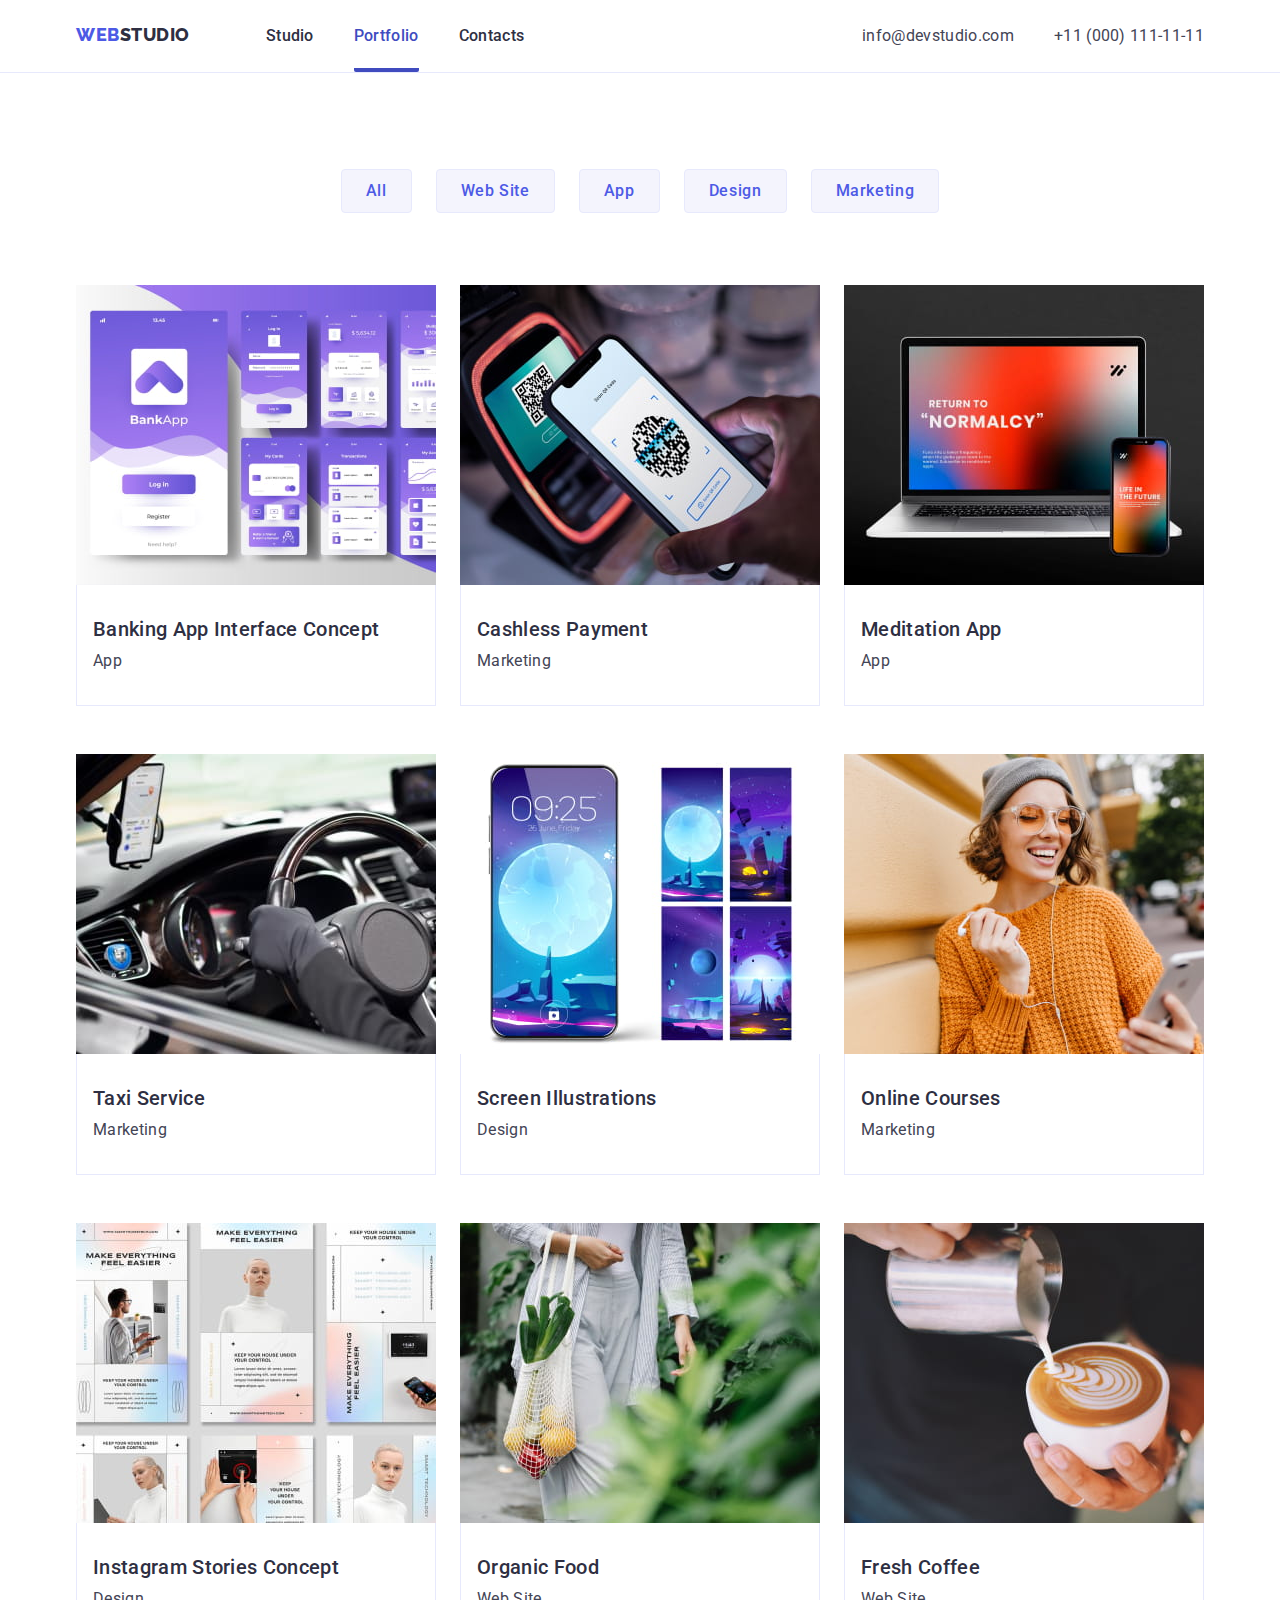
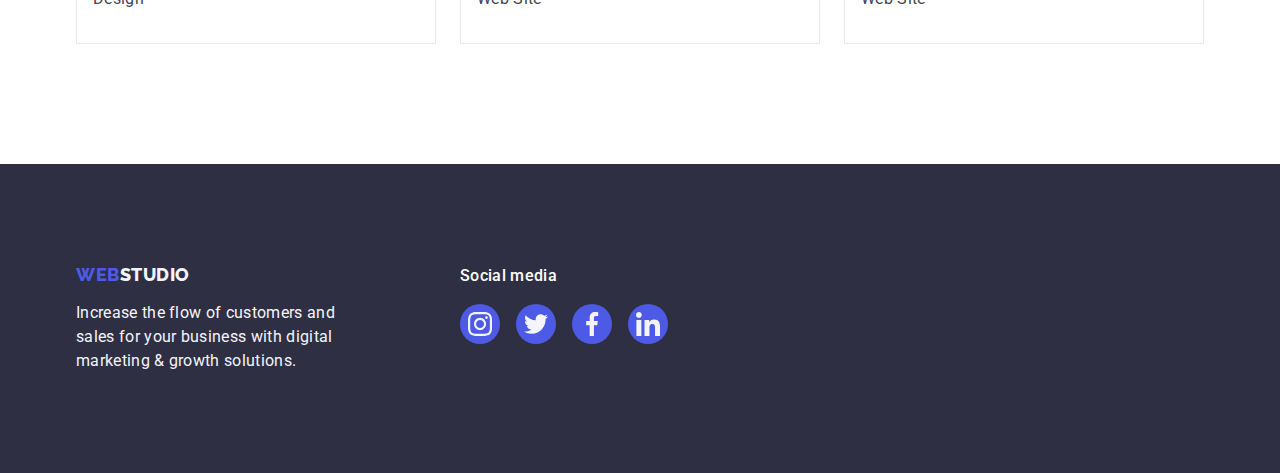
==== portfolio.html @ 243251dd "25.06.2023" ====
<!DOCTYPE html>
<html lang="en">
  <head>
    <meta charset="UTF-8">
    <meta http-equiv="X-UA-Compatible" content="IE=edge">
    <meta name="viewport" content="width=device-width, initial-scale=1.0">
    <link rel="preconnect" href="https://fonts.googleapis.com">
    <link rel="preconnect" href="https://fonts.gstatic.com" crossorigin>
    <link href="https://fonts.googleapis.com/css2?family=Raleway:wght@800&family=Roboto:wght@400;500;700;900&display=swap" rel="stylesheet">
    <title>Portfolio</title>
    <link rel="shortcut icon" href="./images/logo/logo.svg" type="image/svg">
    <link rel="stylesheet" href="https://cdnjs.cloudflare.com/ajax/libs/modern-normalize/2.0.0/modern-normalize.min.css">
    <link rel="stylesheet" href="./css/styles.css">
  </head>

  <body>
    <div class="page-container">
  
<!-- Header -->
      <header class="header">
        <div class="container container-nav">
          <nav class="header-page-nav">
            <a class="link logo" href="./index.html">Web<span class="color-header-logo">Studio</span>
            </a>
            <ul class="list-row page-nav-list">
              <li>
                <a class="link page-nav-link" href="./index.html">
                  Studio
                </a>
              </li class="nav-line">
              <li class="nav-line">
                <a class="link page-nav-link" href="./portfolio.html"><span class="nav-line-color">Portfolio</span>
                </a>
              </li>
              <li>
                <a class="link page-nav-link" href="">
                  Contacts
                </a>
              </li>
            </ul>
          </nav>
          <address class="contacts">
            <ul class="list-row contacts-list">
              <li>
                <a class="link contacts-link" href="mailto:info@devstudio.com">
                  info@devstudio.com
                </a>
              </li>
              <li>
                <a class="link contacts-link" href="tel:+110001111111">
                  +11 (000) 111-11-11
                </a>
              </li>
            </ul>
          </address>
        </div>
      </header>
  
<!-- Main content -->
      <main>
        <!--Main section Our project-->
        <section class="section-portfolio">
          <div class="container">
            <h1 class="visually-hidden">Our projects</h1>
            <ul class="button-list">
              <li>
                <button class="filter-button" type="button">
                  All
                </button>
              </li>
              <li>
                <button class="filter-button" type="button">
                  Web Site
                </button>
              </li>
              <li>
                <button class="filter-button" type="button">
                  App
                </button>
              </li>
              <li>
                <button class="filter-button" type="button">
                  Design
                </button>
              </li>
              <li>
                <button class="filter-button" type="button">
                  Marketing
                </button>
              </li>
            </ul >
            <ul class="portfolio-list">
                <li class="portfolio-item">
                  <a class="link portfolio-link" href="">
                    <div class="product-card">
                      <img class="card-img"
                      src="./images/projects/img-1.jpg"
                      alt="Banking app interface concept"
                      width="360">
                      <div class="overlay">
                      <p>
                        14 Stylish and User-Friendly App Design Concepts · Task Manager App · Calorie Tracker App · Exotic Fruit Ecommerce App · Cloud Storage App
                      </p>
                      </div>
                    </div>
                    <div class="portfolio-block">
                      <h2 class="list-title portfolio-title">Banking App Interface Concept</h2>
                      <p class="list-text">App</p>
                    </div>
                  </a>
                </li>
                <li class="portfolio-item">
                  <a class="link" href="">
                    <img class="card-img"
                      src="./images/projects/img-2.jpg"
                      alt="Cashless payment"
                    width="360">
                    <div class="portfolio-block">
                      <h2 class="list-title portfolio-title">Cashless Payment</h2>
                      <p class="list-text">Marketing</p>
                    </div>
                  </a>
                </li>
                <li class="portfolio-item">
                  <a class="link" href="">
                    <img class="card-img"
                    src="./images/projects/img-3.jpg"
                    alt="Meditation app"
                    width="360">
                    <div class="portfolio-block">
                      <h2 class="list-title portfolio-title">Meditation App</h2>
                      <p class="list-text">App</p>
                    </div>
                  </a>
                </li>
                <li class="portfolio-item">
                  <a class="link" href="">
                    <img class="card-img"
                    src="./images/projects/img-4.jpg"
                    alt="Taxi service"
                    width="360">
                    <div class="portfolio-block">
                      <h2 class="list-title portfolio-title">Taxi Service</h2>
                      <p class="list-text">Marketing</p>
                    </div>
                  </a>
                </li>
                <li class="portfolio-item">
                  <a class="link" href="">
                    <img class="card-img"
                    src="./images/projects/img-5.jpg"
                    alt="Screen illustrations"
                    width="360">
                    <div class="portfolio-block">
                      <h2 class="list-title portfolio-title">Screen Illustrations</h2>
                      <p class="list-text">Design</p>
                    </div>
                  </a>
                </li>
                <li class="portfolio-item">
                  <a class="link" href="">
                    <img class="card-img"
                    src="./images/projects/img-6.jpg"
                    alt="Online courses"
                    width="360">
                    <div class="portfolio-block">
                      <h2 class="list-title portfolio-title">Online Courses</h2>
                      <p class="list-text">Marketing</p>
                    </div>
                  </a>
                </li>
                <li class="portfolio-item">
                  <a class="link" href="">
                    <img class="card-img"
                    src="./images/projects/img-7.jpg" alt="Instagram stories concept" width="360">
                    <div class="portfolio-block">
                      <h2 class="list-title portfolio-title">Instagram Stories Concept</h2>
                      <p class="list-text">Design</p>
                    </div>
                  </a>
                </li>
                <li class="portfolio-item">
                  <a class="link" href="">
                      <img class="card-img"
                       src="./images/projects/img-8.jpg" alt="Organic food" width="360">
                      <div class="portfolio-block">
                        <h2 class="list-title portfolio-title">Organic Food</h2>
                        <p class="list-text">Web Site</p>
                      </div>
                  </a>
                </li>
                <li class="portfolio-item">
                  <a class="link" href="">
                    <img class="card-img"
                    src="./images/projects/img-9.jpg" alt="Fresh coffee" width="360">
                    <div class="portfolio-block">
                      <h2 class="list-title portfolio-title">Fresh Coffee</h2>
                      <p class="list-text">Web Site</p>
                    </div>
                  </a>
                </li>
            </ul>
          </div>
        </section>
      </main>
  
<!-- Footer -->
      <footer class="footer">
        <div class="container footer-container">
          <div class="footer-wrap">
            <a class="link logo footer-logo " href="./index.html">Web<span class="color-footer-logo">Studio</span>
            </a>
            <p class="footer-text">
              Increase the flow of customers and sales for your business with digital marketing & growth solutions.
            </p>
          </div>
          <div class="footer-social-links">
            <p class="social-links-text">Social media</p>
            <ul class="footer-list-networks">
              <li>
                <a href="" class="link social-link footer-networks" target="_blank" rel="noopener noreferreer">
                  <svg class="icon networks" width="24" height="24">
                    <use href="./images/icons.svg/symbol-defs.svg#instagram"></use>
                  </svg>
                </a>
              </li>
              <li>
                <a href="" class="link social-link footer-networks" target="_blank" rel="noopener noreferreer">
                  <svg class="icon networks" width="24" height="24">
                    <use href="./images/icons.svg/symbol-defs.svg#twitter"></use>
                  </svg>
                </a>
              </li>
              <li>
                <a href="" class="link social-link footer-networks" target="_blank" rel="noopener noreferreer">
                  <svg class="icon networks" width="24" height="24">
                    <use href="./images/icons.svg/symbol-defs.svg#facebook"></use>
                  </svg>
                </a>
              </li>
              <li>
                <a href="" class="link social-link footer-networks" target="_blank" rel="noopener noreferreer">
                  <svg class="icon networks" width="24" height="24">
                    <use href="./images/icons.svg/symbol-defs.svg#linkedin"></use>
                  </svg>
                </a>
              </li>
            </ul>
          </div>
        </div>
      </footer>

    </div>
  </body>
</html>
---- css/styles.css ----
/* CSS Custom Properties */
:root {
    --ocean-color: #404BBF;
    --iris-color: #4D5AE5;
    --navy-blue-color: #2E2F42;
    --green-color: #31D0AA;
    --slate-color: #434455;
    --light-slate-color: #8E8F99;
    --cornflower-color: #E7E9FC;
    --cloud-color: #F4F4FD;
    --navy-blue-modal-color: #2E2F42;
    --grey-color: #2e2f42;
    --white-color:#FFFFFF;
    --dairy-color: #FCFCFC;
}
body {
    font-family: 'Roboto', sans-serif;
    color: var(--slate-color);
    background: var(--white-color);
    letter-spacing: 0.02em;
    line-height: 1.5;
    font-size: 16px;
    font-weight: 400;
    margin: 0 auto;
}
main {
    flex-grow: 1;
}
h1, h2, h3, h4, h5, h6, p {
    margin: 0;
}
ul {
    margin: 0;
    padding: 0;
    list-style: none;
}
img {
    display: block;
    max-width: 100%;
    object-fit: cover;
}
.page-container {
    min-height: 100vh;
    display: flex;
    flex-direction: column;
}
.list-row {
    display: flex;
    flex-direction: row;
}
.container {
    width: 1158px;
    padding: 0 15px;
    margin: 0 auto;
}
.link {
    text-decoration: none;
}


/* Header start */
.container-nav {
    display: flex;
    justify-content: space-between;
    padding-top: 24px;
}
.header {
    align-items: center;
    border-bottom: 1px solid var(--cornflower-color);
}
.header-page-nav {
    display: flex;
}
.logo {
    display: inline-block;
    font-family: 'Raleway', sans-serif;
    font-weight: 800;
    font-size: 18px;
    line-height: 1.17;
    letter-spacing: 0.03em;
    color: var(--iris-color);
    text-transform: uppercase;   
    margin-right: 76px; 
}
.color-header-logo {
    color: var(--navy-blue-color);
}
.page-nav-list {
    display: flex;
    gap: 40px;
}
.page-nav-link {
    display: block;
    font-weight: 500; 
    color: var(--navy-blue-color);
    transition-duration: 250ms;
    transition-timing-function: cubic-bezier(0.4, 0, 0.2, 1);
}
.page-nav-link:hover,
.page-nav-link:focus {
    color: var(--ocean-color);
}
.nav-line-color {
    color: var(--ocean-color);
}
.nav-line::after {
    display: flex;
    flex-direction: column;
    border-bottom: 4px solid var(--ocean-color);
    border-radius: 2px;
    content: ""; 
    padding-bottom: 20px;
}
.contacts {
    font-style: normal;
}
.contacts-list {
    display: flex;
    gap: 40px;
}
.contacts-link {
    color: var(--slate-color);
    text-decoration: none;
    transition-duration: 250ms;
    transition-timing-function: cubic-bezier(0.4, 0, 0.2, 1);   
}
.contacts-link:hover,
.contacts-link:focus {
    color: var(--ocean-color);
}
/* Header end */


/* Hero section start */
.section-hero {
    /* background-color: var(--navy-blue-color); */
    display: flex;
    flex-direction: column;
    justify-content: center;
    background-image: linear-gradient(
        to bottom, 
        rgba(46, 47, 66, 0.7),
        rgba(46, 47, 66, 0.7)),
         url(../images/hero/bg.jpg);
    background-repeat: no-repeat;
    background-position: center top;
    background-size: cover;
    padding: 188px 0;
}
.hero-title {
    font-size: 56px;
    line-height: 1.07;
    color: var(--white-color);
    max-width: 496px; 
    text-align: center;
    margin: 0 auto 48px;
}
.hero-button {
    display: block;
    margin: 0 auto;
    border: none;
    background-color: var(--iris-color);
    font-weight: 500;
    line-height: 1.5;
    letter-spacing: 0.04em;
    color: var(--white-color);
    cursor: pointer;
    border-radius: 4px;
    min-width: 169px;
    min-height: 56px;
    transition-duration: 250ms;
    transition-timing-function: cubic-bezier(0.4, 0, 0.2, 1);   
}
.hero-button:hover,
.hero-button:focus {
    background-color: var(--ocean-color);
    box-shadow: 0px 4px 4px 0px rgba(0, 0, 0, 0.15);
}
/*  Hero section end */


/* Section 2 Benefits stsrt */
.section-benefits {
    padding: 120px 0;
}
.visually-hidden {
    position: absolute;
    width: 1px;
    height: 1px;
    margin: -1px;
    border: 0;
    padding: 0;
    white-space: nowrap;
    clip-path: inset(100%);
    clip: rect(0 0 0 0);
    overflow: hidden;
}
.benefits-list { 
    display: flex;
    gap: 24px;   
}
.benefits-list-item{
    display: block;
    width: calc((100% - 72px) / 4);
    
}
.list-title {
    font-weight: 500;
    font-size: 20px;
    line-height: 1.2;
    color: var(--navy-blue-color);
    margin-bottom: 8px;
}
.container-bg {
    background-color: var(--cloud-color);
    margin-bottom: 8px;
    padding: 24px 100px;
    border-radius: 4px;
}
.icon {
    display: inline-block;
    stroke-width: 0;
    stroke: currentColor;
    fill: currentColor;
}
/* Section 2 Benefits end */


/* Section 3 What are we doing start*/
.section-made {
    padding-bottom: 120px;
}
.section-title {
    text-transform: capitalize;
    font-size: 36px;
    line-height: 1.11;
    color: var(--navy-blue-color);
    text-align: center;
    margin-bottom: 72px;
}
.card-img {
    width: 100%;
    flex-shrink: 0;
}
.made-list,
.team-list {
    display: flex;
    justify-content: center;
    gap: 24px;
}
.made-items {
    width: calc((100% - 48px) / 3);
}
/* Section 3 What are we doing end*/


/* Section 4 Our team start*/
.section-team {
    background-color: var(--cloud-color);
    padding: 120px 0;    
}    
.team-list-bg {
    background-color: var(--white-color);
    display: block;
    align-items: center;
    box-shadow: 0px 1px 6px rgba(46, 47, 66, 0.08), 0px 1px 1px rgba(46, 47, 66, 0.16), 0px 2px 1px rgba(46, 47, 66, 0.08);
    border-radius: 0px 0px 4px 4px;
    width: calc((100% - 72px) / 4);
}
.team-card-text {
    padding: 32px 16px;
    text-align: center;
}
.team-list-text {
    margin-bottom: 8px;
}
.team-social-links {
    display: flex;
    gap: 24px;
}
.social-link {
    display: block;
    width: 40px;
    height: 40px;
    border-radius: 50%;
    padding: 12px;
    background-color: var(--iris-color);
}
.networks {
    fill: var(--cloud-color);
    transition-duration: 250ms;
    transition-timing-function: cubic-bezier(0.4, 0, 0.2, 1);
}
.social-link:hover {
    background-color: var(--ocean-color);
}

/* Section 4 Our team end*/

/* Setction-customers start */
.section-customers{
    padding: 120px 0 120px;
}
.customers-list {
    display: flex;
    gap: 24px;
    justify-content: space-between;
}
.customers-list-items {
    width: calc(100%-5*24px)/6;
}
.customers-link {
    display: block;
    width: 168px;
    height: 88px;  
    border: 1px solid var(--light-slate-color);
    padding: 16px 32px;
    border-radius: 4px;
    transition-duration: 250ms;
    transition-timing-function: cubic-bezier(0.4, 0, 0.2, 1);
} 
.customers-link:hover,
.custormers-svg:hover {
    fill: var(--ocean-color);
    border-color: var(--ocean-color);
}
.custormers-svg {
    display: block;
    fill: var(--light-slate-color);      
}
/* Setction-customers end */


/* Footer start*/
.footer {
    background-color: var(--navy-blue-color);
    padding: 100px 0;
}
.footer-wrap {
    width: 264px;
    margin-right: 120px;
}
.footer-logo{
    margin-bottom: 16px;
}
.color-footer-logo {
    color: var(--cloud-color);
}    
.footer-text {
    color: var(--cloud-color);
    letter-spacing: 0.32px;
}
.footer-social-links {
    width: 208px;
}
.social-links-text {
    color: var(--white-color);
    letter-spacing: 0.32px;
    font-weight: 500;
    margin-bottom: 16px;
}
.footer-networks {
    padding: 8px;
    display: block;
    width: 40px;
    height: 40px;
    border-radius: 50%;
    background-color: var(--iris-color);
    transition-duration: 250ms;
    transition-timing-function: cubic-bezier(0.4, 0, 0.2, 1);
}
.footer-networks:hover {
    background-color: var(--green-color);
}
.footer-list-networks {
    display: flex;
    gap: 16px;
}
.footer-container {
    display: flex;
}
/* Footer end*/


/* Portfolio - Main section Our project start */
.section-portfolio {
    padding: 96px 0 120px;
}
.button-list {
    display: flex;
    justify-content: center;
    margin-bottom: 72px;
    gap: 24px;
}
.filter-button {
    background-color: var(--cloud-color);
    border: 1px solid var(--cornflower-color);
    border-radius: 4px;
    font-weight: 500;
    letter-spacing: 0.04em;
    text-align: center;
    color: var(--iris-color);
    cursor: pointer;
    padding: 12px 24px;
    transition: box-shodow 250ms cubic-bezier(0.4, 0, 0.2, 1);  
}
.filter-button:hover, 
.filter-button:focus {
    background-color: var(--ocean-color);
    color: var(--white-color);
    border: 1px solid transparent;
    box-shadow: 0px 2px 2px 0px rgba(0, 0, 0, 0.12), 0px 2px 1px 0px rgba(0, 0, 0, 0.08), 0px 3px 1px 0px rgba(0, 0, 0, 0.10);
}
.portfolio-list {
    display: flex;
    flex-wrap: wrap;
    justify-content: space-between;
    column-gap: 24px;
    row-gap: 48px;
}
.portfolio-item {
    width: calc((100% - 48px) / 3);
}
.list-text {
    color: var(--slate-color);
}
.portfolio-block {
    padding: 32px 16px;
    border: 1px solid var(--cornflower-color);
    border-top: none;
}
.portfolio-link {
    display: block;   
}
.portfolio-link:hover {
    box-shadow: 0px 2px 1px 0px rgba(46, 47, 66, 0.08), 0px 1px 1px 0px rgba(46, 47, 66, 0.16), 0px 1px 6px 0px rgba(46, 47, 66, 0.08);;
}

.product-card {
    display: block;
    position: relative;
    overflow: hidden;
}
.overlay {
    padding: 40px 32px 164px 32px;
    background-color: var(--iris-color);
    
    position: absolute;
    top: 0;
    left: 0;
    width: 100%;
    height: 100%;
    transform: translateY(100%);
    transition: transform 250ms cubic-bezier(0.4, 0, 0.2, 1);
}
.overlay p {
    letter-spacing: 0.32px;
    color: var(--cloud-color);
}
.product-card:hover .overlay,
.product-card:focus .overlay {
    transform: translateY(0);
}
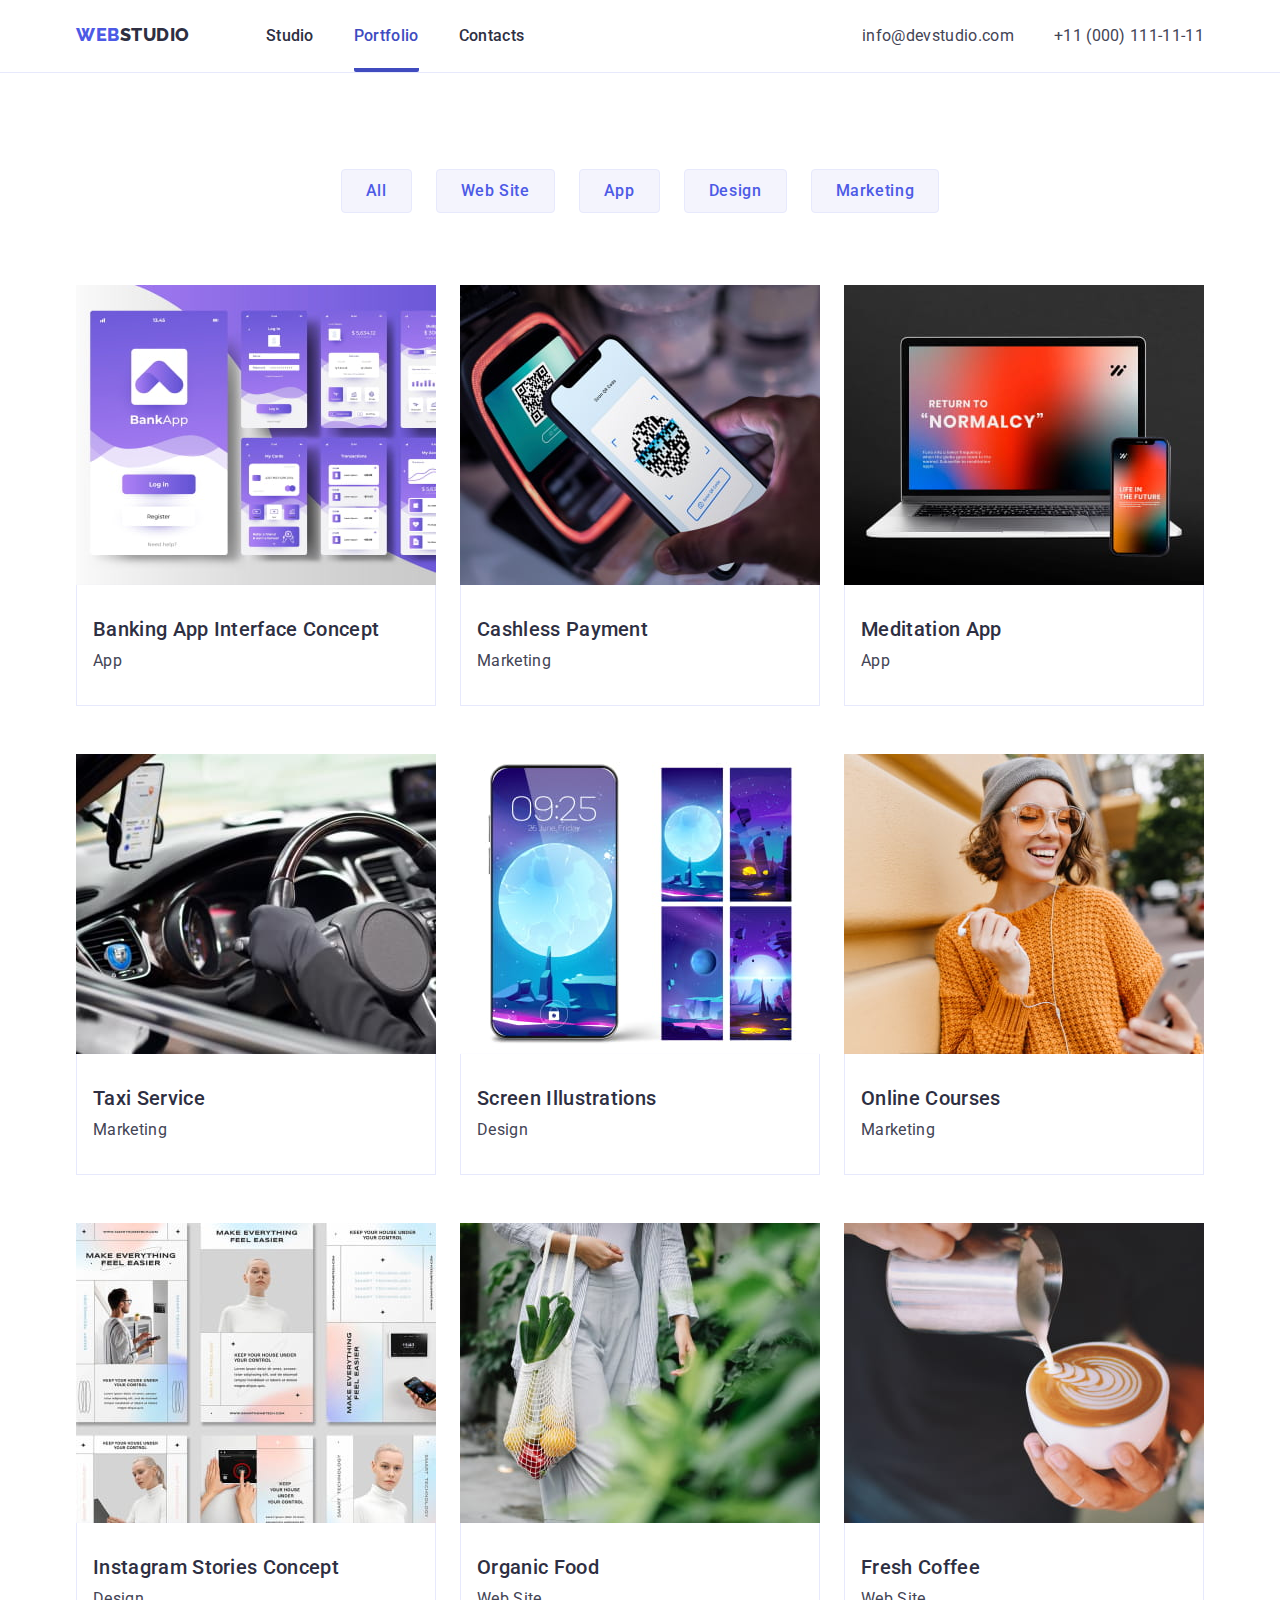
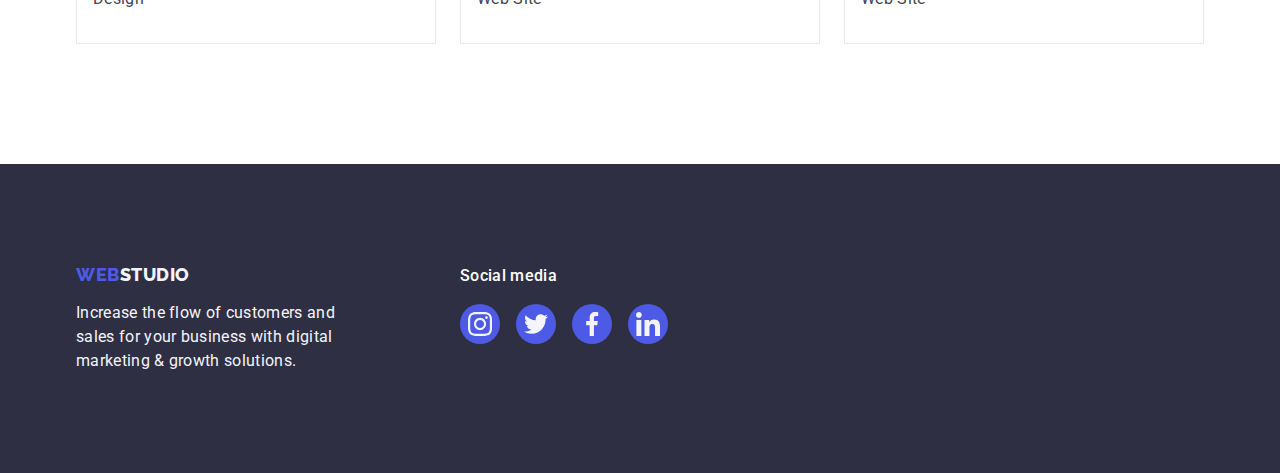
==== commit 3361b69b: "25.06.2023" ====
--- a/portfolio.html
+++ b/portfolio.html
@@ -98,7 +98,7 @@
                       alt="Banking app interface concept"
                       width="360">
                       <div class="overlay">
-                      <p>
+                      <p class="hidden-text">
                         14 Stylish and User-Friendly App Design Concepts · Task Manager App · Calorie Tracker App · Exotic Fruit Ecommerce App · Cloud Storage App
                       </p>
                       </div>
@@ -110,11 +110,19 @@
                   </a>
                 </li>
                 <li class="portfolio-item">
-                  <a class="link" href="">
-                    <img class="card-img"
-                      src="./images/projects/img-2.jpg"
-                      alt="Cashless payment"
-                    width="360">
+                  <div class="product-card">
+                    <a class="link portfolio-link" href="">
+                      <img class="card-img"
+                        src="./images/projects/img-2.jpg"
+                        alt="Cashless payment"
+                      width="360">
+                      <div class="overlay">
+                        <p class="hidden-text">
+                          14 Stylish and User-Friendly App Design Concepts · Task Manager App · Calorie Tracker App · Exotic Fruit Ecommerce
+                          App · Cloud Storage App
+                        </p>
+                      </div>
+                  </div>
                     <div class="portfolio-block">
                       <h2 class="list-title portfolio-title">Cashless Payment</h2>
                       <p class="list-text">Marketing</p>
@@ -122,11 +130,19 @@
                   </a>
                 </li>
                 <li class="portfolio-item">
-                  <a class="link" href="">
-                    <img class="card-img"
-                    src="./images/projects/img-3.jpg"
-                    alt="Meditation app"
-                    width="360">
+                  <a class="link portfolio-link" href="">
+                    <div class="product-card">
+                      <img class="card-img"
+                      src="./images/projects/img-3.jpg"
+                      alt="Meditation app"
+                      width="360">
+                      <div class="overlay">
+                        <p class="hidden-text">
+                          14 Stylish and User-Friendly App Design Concepts · Task Manager App · Calorie Tracker App · Exotic Fruit Ecommerce
+                          App · Cloud Storage App
+                        </p>
+                      </div>
+                    </div>
                     <div class="portfolio-block">
                       <h2 class="list-title portfolio-title">Meditation App</h2>
                       <p class="list-text">App</p>
@@ -134,11 +150,19 @@
                   </a>
                 </li>
                 <li class="portfolio-item">
-                  <a class="link" href="">
-                    <img class="card-img"
-                    src="./images/projects/img-4.jpg"
-                    alt="Taxi service"
-                    width="360">
+                  <a class="link portfolio-link" href="">
+                    <div class="product-card">
+                      <img class="card-img"
+                      src="./images/projects/img-4.jpg"
+                      alt="Taxi service"
+                      width="360">
+                      <div class="overlay">
+                        <p class="hidden-text">
+                          14 Stylish and User-Friendly App Design Concepts · Task Manager App · Calorie Tracker App · Exotic Fruit Ecommerce
+                          App · Cloud Storage App
+                        </p>
+                      </div>
+                    </div>
                     <div class="portfolio-block">
                       <h2 class="list-title portfolio-title">Taxi Service</h2>
                       <p class="list-text">Marketing</p>
@@ -146,11 +170,19 @@
                   </a>
                 </li>
                 <li class="portfolio-item">
-                  <a class="link" href="">
-                    <img class="card-img"
-                    src="./images/projects/img-5.jpg"
-                    alt="Screen illustrations"
-                    width="360">
+                  <a class="link portfolio-link" href="">
+                    <div class="product-card">
+                      <img class="card-img"
+                      src="./images/projects/img-5.jpg"
+                      alt="Screen illustrations"
+                      width="360">
+                      <div class="overlay">
+                        <p class="hidden-text">
+                          14 Stylish and User-Friendly App Design Concepts · Task Manager App · Calorie Tracker App · Exotic Fruit Ecommerce
+                          App · Cloud Storage App
+                        </p>
+                      </div>
+                    </div>
                     <div class="portfolio-block">
                       <h2 class="list-title portfolio-title">Screen Illustrations</h2>
                       <p class="list-text">Design</p>
@@ -158,11 +190,19 @@
                   </a>
                 </li>
                 <li class="portfolio-item">
-                  <a class="link" href="">
-                    <img class="card-img"
-                    src="./images/projects/img-6.jpg"
-                    alt="Online courses"
-                    width="360">
+                  <a class="link portfolio-link" href="">
+                    <div class="product-card">
+                      <img class="card-img"
+                      src="./images/projects/img-6.jpg"
+                      alt="Online courses"
+                      width="360">
+                      <div class="overlay">
+                        <p class="hidden-text">
+                          14 Stylish and User-Friendly App Design Concepts · Task Manager App · Calorie Tracker App · Exotic Fruit Ecommerce
+                          App · Cloud Storage App
+                        </p>
+                      </div>
+                    </div>
                     <div class="portfolio-block">
                       <h2 class="list-title portfolio-title">Online Courses</h2>
                       <p class="list-text">Marketing</p>
@@ -170,9 +210,17 @@
                   </a>
                 </li>
                 <li class="portfolio-item">
-                  <a class="link" href="">
-                    <img class="card-img"
-                    src="./images/projects/img-7.jpg" alt="Instagram stories concept" width="360">
+                  <a class="link portfolio-link" href="">
+                    <div class="product-card">
+                      <img class="card-img"
+                      src="./images/projects/img-7.jpg" alt="Instagram stories concept" width="360">
+                      <div class="overlay">
+                        <p class="hidden-text">
+                          14 Stylish and User-Friendly App Design Concepts · Task Manager App · Calorie Tracker App · Exotic Fruit Ecommerce
+                          App · Cloud Storage App
+                        </p>
+                      </div>
+                    </div>
                     <div class="portfolio-block">
                       <h2 class="list-title portfolio-title">Instagram Stories Concept</h2>
                       <p class="list-text">Design</p>
@@ -180,9 +228,17 @@
                   </a>
                 </li>
                 <li class="portfolio-item">
-                  <a class="link" href="">
-                      <img class="card-img"
-                       src="./images/projects/img-8.jpg" alt="Organic food" width="360">
+                  <a class="link portfolio-link" href="">
+                      <div class="product-card">
+                        <img class="card-img"
+                         src="./images/projects/img-8.jpg" alt="Organic food" width="360">
+                        <div class="overlay">
+                          <p class="hidden-text">
+                            14 Stylish and User-Friendly App Design Concepts · Task Manager App · Calorie Tracker App · Exotic Fruit Ecommerce
+                            App · Cloud Storage App
+                          </p>
+                        </div>
+                      </div>
                       <div class="portfolio-block">
                         <h2 class="list-title portfolio-title">Organic Food</h2>
                         <p class="list-text">Web Site</p>
@@ -190,9 +246,17 @@
                   </a>
                 </li>
                 <li class="portfolio-item">
-                  <a class="link" href="">
-                    <img class="card-img"
-                    src="./images/projects/img-9.jpg" alt="Fresh coffee" width="360">
+                  <a class="link portfolio-link" href="">
+                    <div class="product-card">
+                      <img class="card-img"
+                      src="./images/projects/img-9.jpg" alt="Fresh coffee" width="360">
+                      <div class="overlay">
+                        <p class="hidden-text">
+                          14 Stylish and User-Friendly App Design Concepts · Task Manager App · Calorie Tracker App · Exotic Fruit Ecommerce
+                          App · Cloud Storage App
+                        </p>
+                      </div>
+                    </div>
                     <div class="portfolio-block">
                       <h2 class="list-title portfolio-title">Fresh Coffee</h2>
                       <p class="list-text">Web Site</p>
--- a/css/styles.css
+++ b/css/styles.css
@@ -444,7 +444,6 @@
 .overlay {
     padding: 40px 32px 164px 32px;
     background-color: var(--iris-color);
-    
     position: absolute;
     top: 0;
     left: 0;
@@ -453,7 +452,7 @@
     transform: translateY(100%);
     transition: transform 250ms cubic-bezier(0.4, 0, 0.2, 1);
 }
-.overlay p {
+.hidden-text {
     letter-spacing: 0.32px;
     color: var(--cloud-color);
 }
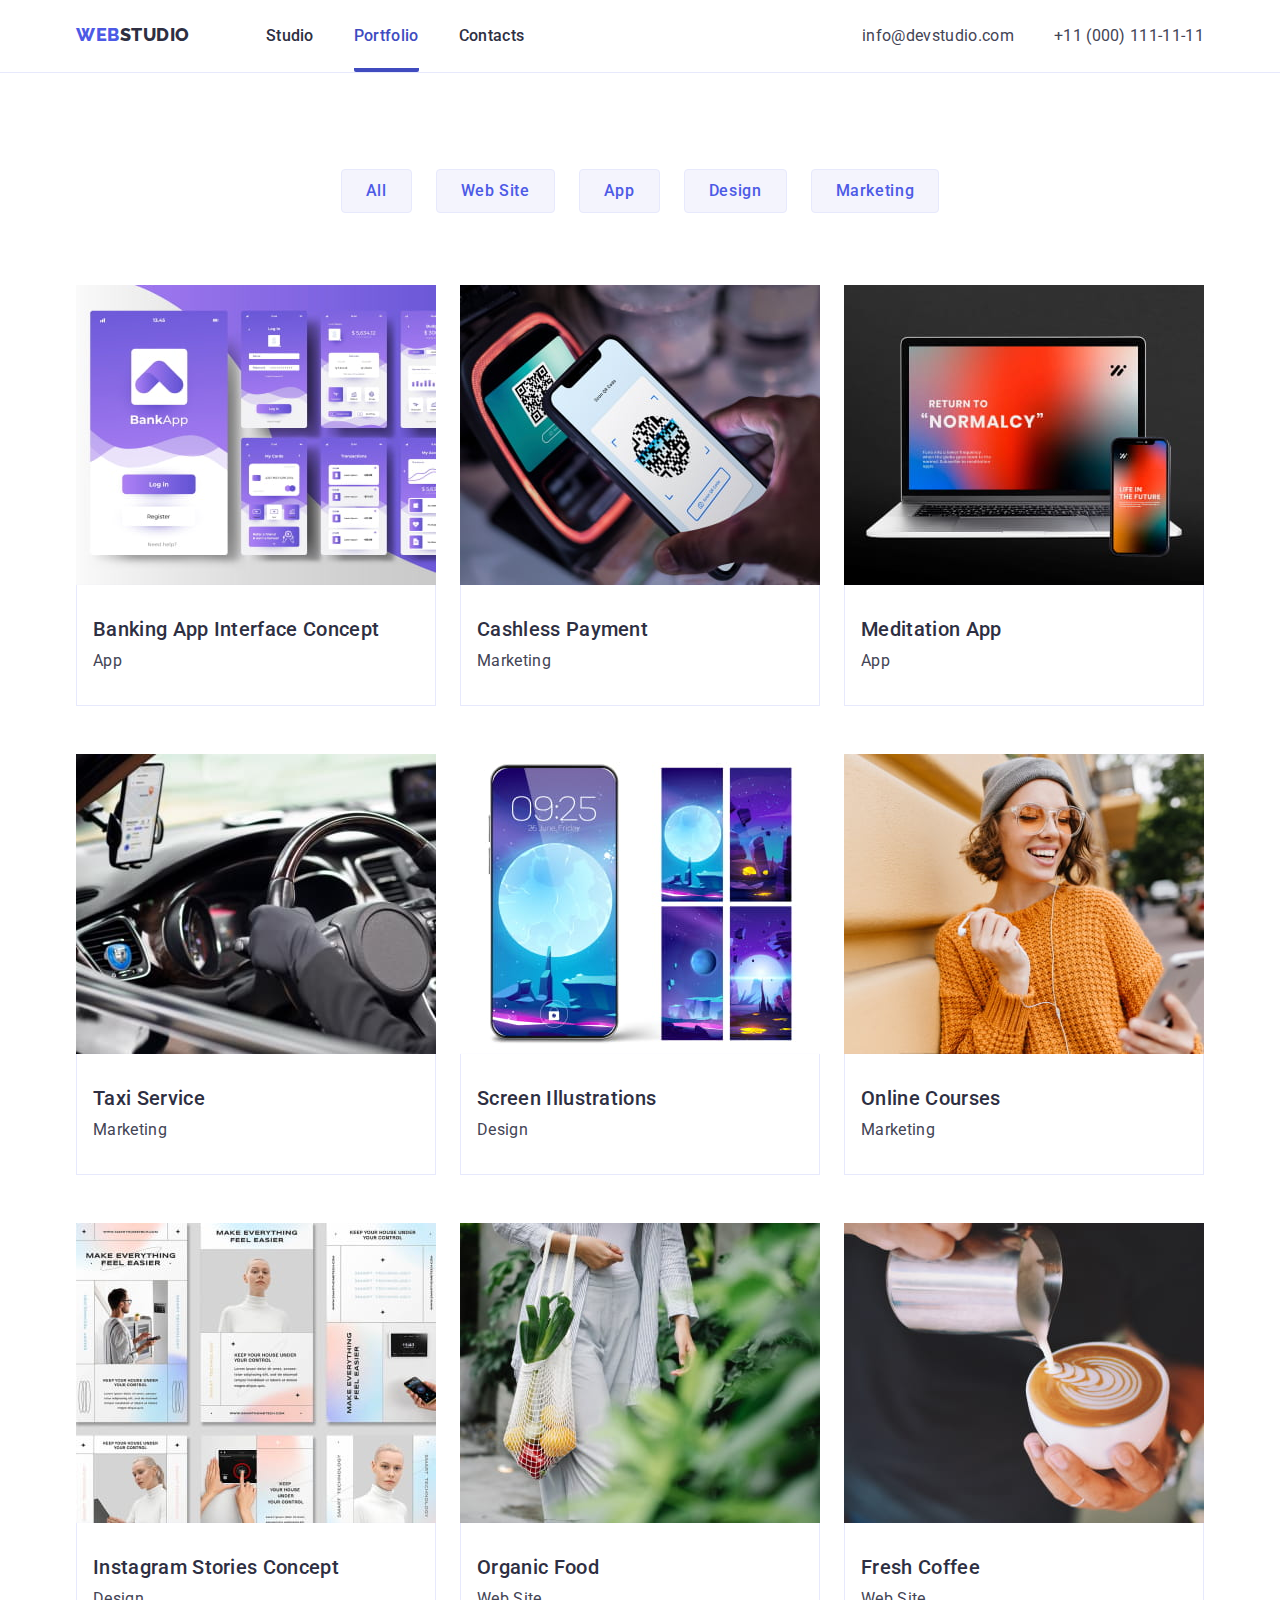
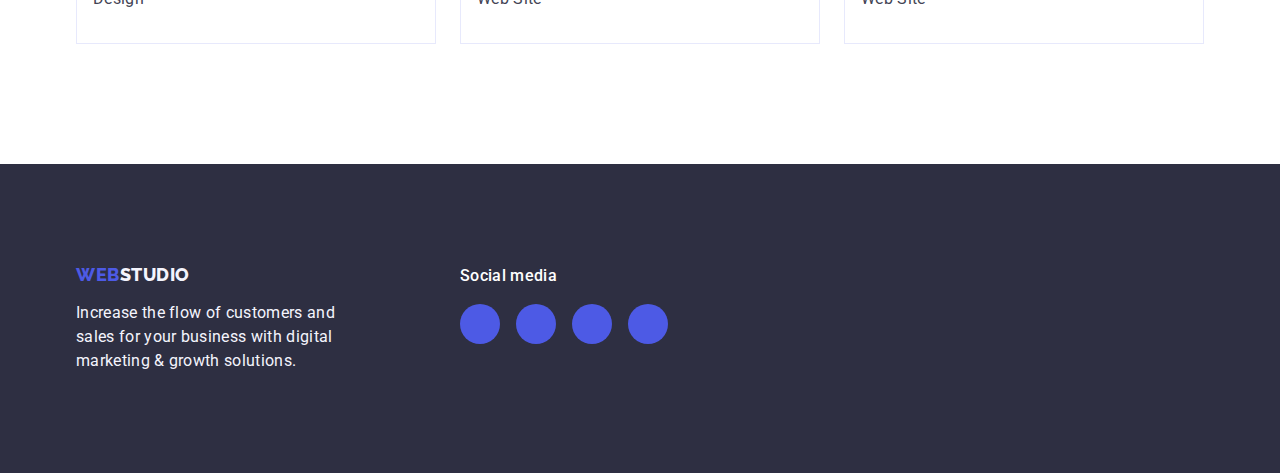
==== commit 454ea703: "as" ====
--- a/portfolio.html
+++ b/portfolio.html
@@ -27,7 +27,7 @@
                 <a class="link page-nav-link" href="./index.html">
                   Studio
                 </a>
-              </li class="nav-line">
+              </li>
               <li class="nav-line">
                 <a class="link page-nav-link" href="./portfolio.html"><span class="nav-line-color">Portfolio</span>
                 </a>
@@ -97,11 +97,9 @@
                       src="./images/projects/img-1.jpg"
                       alt="Banking app interface concept"
                       width="360">
-                      <div class="overlay">
                       <p class="hidden-text">
                         14 Stylish and User-Friendly App Design Concepts · Task Manager App · Calorie Tracker App · Exotic Fruit Ecommerce App · Cloud Storage App
                       </p>
-                      </div>
                     </div>
                     <div class="portfolio-block">
                       <h2 class="list-title portfolio-title">Banking App Interface Concept</h2>
@@ -110,19 +108,16 @@
                   </a>
                 </li>
                 <li class="portfolio-item">
-                  <div class="product-card">
-                    <a class="link portfolio-link" href="">
+                  <a class="link portfolio-link" href="">
+                    <div class="product-card">
                       <img class="card-img"
                         src="./images/projects/img-2.jpg"
                         alt="Cashless payment"
-                      width="360">
-                      <div class="overlay">
-                        <p class="hidden-text">
-                          14 Stylish and User-Friendly App Design Concepts · Task Manager App · Calorie Tracker App · Exotic Fruit Ecommerce
-                          App · Cloud Storage App
-                        </p>
-                      </div>
-                  </div>
+                        width="360">
+                      <p class="hidden-text">
+                          14 Stylish and User-Friendly App Design Concepts · Task Manager App · Calorie Tracker App · Exotic Fruit Ecommerce App · Cloud Storage App
+                      </p>
+                    </div>
                     <div class="portfolio-block">
                       <h2 class="list-title portfolio-title">Cashless Payment</h2>
                       <p class="list-text">Marketing</p>
@@ -136,12 +131,9 @@
                       src="./images/projects/img-3.jpg"
                       alt="Meditation app"
                       width="360">
-                      <div class="overlay">
-                        <p class="hidden-text">
-                          14 Stylish and User-Friendly App Design Concepts · Task Manager App · Calorie Tracker App · Exotic Fruit Ecommerce
-                          App · Cloud Storage App
-                        </p>
-                      </div>
+                      <p class="hidden-text">
+                          14 Stylish and User-Friendly App Design Concepts · Task Manager App · Calorie Tracker App · Exotic Fruit Ecommerce App · Cloud Storage App
+                      </p>
                     </div>
                     <div class="portfolio-block">
                       <h2 class="list-title portfolio-title">Meditation App</h2>
@@ -156,12 +148,9 @@
                       src="./images/projects/img-4.jpg"
                       alt="Taxi service"
                       width="360">
-                      <div class="overlay">
-                        <p class="hidden-text">
-                          14 Stylish and User-Friendly App Design Concepts · Task Manager App · Calorie Tracker App · Exotic Fruit Ecommerce
-                          App · Cloud Storage App
-                        </p>
-                      </div>
+                      <p class="hidden-text">
+                          14 Stylish and User-Friendly App Design Concepts · Task Manager App · Calorie Tracker App · Exotic Fruit Ecommerce App · Cloud Storage App
+                      </p>
                     </div>
                     <div class="portfolio-block">
                       <h2 class="list-title portfolio-title">Taxi Service</h2>
@@ -176,12 +165,9 @@
                       src="./images/projects/img-5.jpg"
                       alt="Screen illustrations"
                       width="360">
-                      <div class="overlay">
-                        <p class="hidden-text">
-                          14 Stylish and User-Friendly App Design Concepts · Task Manager App · Calorie Tracker App · Exotic Fruit Ecommerce
-                          App · Cloud Storage App
-                        </p>
-                      </div>
+                      <p class="hidden-text">
+                        14 Stylish and User-Friendly App Design Concepts · Task Manager App · Calorie Tracker App · Exotic Fruit Ecommerce App · Cloud Storage App
+                      </p>
                     </div>
                     <div class="portfolio-block">
                       <h2 class="list-title portfolio-title">Screen Illustrations</h2>
@@ -196,12 +182,9 @@
                       src="./images/projects/img-6.jpg"
                       alt="Online courses"
                       width="360">
-                      <div class="overlay">
-                        <p class="hidden-text">
-                          14 Stylish and User-Friendly App Design Concepts · Task Manager App · Calorie Tracker App · Exotic Fruit Ecommerce
-                          App · Cloud Storage App
-                        </p>
-                      </div>
+                      <p class="hidden-text">
+                          14 Stylish and User-Friendly App Design Concepts · Task Manager App · Calorie Tracker App · Exotic Fruit Ecommerce App · Cloud Storage App
+                      </p>
                     </div>
                     <div class="portfolio-block">
                       <h2 class="list-title portfolio-title">Online Courses</h2>
@@ -214,12 +197,9 @@
                     <div class="product-card">
                       <img class="card-img"
                       src="./images/projects/img-7.jpg" alt="Instagram stories concept" width="360">
-                      <div class="overlay">
-                        <p class="hidden-text">
-                          14 Stylish and User-Friendly App Design Concepts · Task Manager App · Calorie Tracker App · Exotic Fruit Ecommerce
-                          App · Cloud Storage App
-                        </p>
-                      </div>
+                      <p class="hidden-text">
+                          14 Stylish and User-Friendly App Design Concepts · Task Manager App · Calorie Tracker App · Exotic Fruit Ecommerce App · Cloud Storage App
+                      </p>
                     </div>
                     <div class="portfolio-block">
                       <h2 class="list-title portfolio-title">Instagram Stories Concept</h2>
@@ -232,12 +212,9 @@
                       <div class="product-card">
                         <img class="card-img"
                          src="./images/projects/img-8.jpg" alt="Organic food" width="360">
-                        <div class="overlay">
-                          <p class="hidden-text">
-                            14 Stylish and User-Friendly App Design Concepts · Task Manager App · Calorie Tracker App · Exotic Fruit Ecommerce
-                            App · Cloud Storage App
-                          </p>
-                        </div>
+                        <p class="hidden-text">
+                           14 Stylish and User-Friendly App Design Concepts · Task Manager App · Calorie Tracker App · Exotic Fruit Ecommerce App · Cloud Storage App
+                        </p>
                       </div>
                       <div class="portfolio-block">
                         <h2 class="list-title portfolio-title">Organic Food</h2>
@@ -250,12 +227,9 @@
                     <div class="product-card">
                       <img class="card-img"
                       src="./images/projects/img-9.jpg" alt="Fresh coffee" width="360">
-                      <div class="overlay">
-                        <p class="hidden-text">
-                          14 Stylish and User-Friendly App Design Concepts · Task Manager App · Calorie Tracker App · Exotic Fruit Ecommerce
-                          App · Cloud Storage App
-                        </p>
-                      </div>
+                      <p class="hidden-text">
+                          14 Stylish and User-Friendly App Design Concepts · Task Manager App · Calorie Tracker App · Exotic Fruit Ecommerce App · Cloud Storage App
+                      </p>
                     </div>
                     <div class="portfolio-block">
                       <h2 class="list-title portfolio-title">Fresh Coffee</h2>
@@ -281,31 +255,31 @@
           <div class="footer-social-links">
             <p class="social-links-text">Social media</p>
             <ul class="footer-list-networks">
-              <li>
-                <a href="" class="link social-link footer-networks" target="_blank" rel="noopener noreferreer">
+              <li class="footer-list-items">
+                <a href="" class="link footer-networks" target="_blank" rel="noopener noreferreer">
                   <svg class="icon networks" width="24" height="24">
-                    <use href="./images/icons.svg/symbol-defs.svg#instagram"></use>
+                    <use href="./images/icons.svg#instagram"></use>
                   </svg>
                 </a>
               </li>
-              <li>
-                <a href="" class="link social-link footer-networks" target="_blank" rel="noopener noreferreer">
+              <li class="footer-list-items">
+                <a href="" class="link footer-networks" target="_blank" rel="noopener noreferreer">
                   <svg class="icon networks" width="24" height="24">
-                    <use href="./images/icons.svg/symbol-defs.svg#twitter"></use>
+                    <use href="./images/icons.svg#twitter"></use>
                   </svg>
                 </a>
               </li>
-              <li>
-                <a href="" class="link social-link footer-networks" target="_blank" rel="noopener noreferreer">
+              <li class="footer-list-items">
+                <a href="" class="link footer-networks" target="_blank" rel="noopener noreferreer">
+                <svg class="icon networks" width="24" height="24">
+                  <use href="./images/icons.svg#facebook"></use>
+                </svg>
+                </a>
+              </li>
+              <li class="footer-list-items">
+                <a href="" class="link footer-networks" target="_blank" rel="noopener noreferreer">
                   <svg class="icon networks" width="24" height="24">
-                    <use href="./images/icons.svg/symbol-defs.svg#facebook"></use>
-                  </svg>
-                </a>
-              </li>
-              <li>
-                <a href="" class="link social-link footer-networks" target="_blank" rel="noopener noreferreer">
-                  <svg class="icon networks" width="24" height="24">
-                    <use href="./images/icons.svg/symbol-defs.svg#linkedin"></use>
+                    <use href="./images/icons.svg#linkedin"></use>
                   </svg>
                 </a>
               </li>
--- a/css/styles.css
+++ b/css/styles.css
@@ -8,7 +8,7 @@
     --light-slate-color: #8E8F99;
     --cornflower-color: #E7E9FC;
     --cloud-color: #F4F4FD;
-    --navy-blue-modal-color: #2E2F42;
+    --navy-blue-modal-color: rgba(46, 47, 66, 0.40);
     --grey-color: #2e2f42;
     --white-color:#FFFFFF;
     --dairy-color: #FCFCFC;
@@ -133,7 +133,7 @@
 
 /* Hero section start */
 .section-hero {
-    /* background-color: var(--navy-blue-color); */
+    max-width: 1440px;
     display: flex;
     flex-direction: column;
     justify-content: center;
@@ -143,9 +143,10 @@
         rgba(46, 47, 66, 0.7)),
          url(../images/hero/bg.jpg);
     background-repeat: no-repeat;
-    background-position: center top;
+    background-position: center;
     background-size: cover;
     padding: 188px 0;
+    margin: 0 auto;
 }
 .hero-title {
     font-size: 56px;
@@ -168,8 +169,7 @@
     border-radius: 4px;
     min-width: 169px;
     min-height: 56px;
-    transition-duration: 250ms;
-    transition-timing-function: cubic-bezier(0.4, 0, 0.2, 1);   
+    transition: background-color 250ms cubic-bezier(0.4, 0, 0.2, 1);   
 }
 .hero-button:hover,
 .hero-button:focus {
@@ -201,8 +201,7 @@
 }
 .benefits-list-item{
     display: block;
-    width: calc((100% - 72px) / 4);
-    
+    width: calc((100% - 72px) / 4); 
 }
 .list-title {
     font-weight: 500;
@@ -212,13 +211,16 @@
     margin-bottom: 8px;
 }
 .container-bg {
+    display: flex;
+    align-items: center;
+    justify-content: center;
     background-color: var(--cloud-color);
     margin-bottom: 8px;
-    padding: 24px 100px;
+    padding: 24px 0;
     border-radius: 4px;
 }
 .icon {
-    display: inline-block;
+    display: block;
     stroke-width: 0;
     stroke: currentColor;
     fill: currentColor;
@@ -268,7 +270,7 @@
     width: calc((100% - 72px) / 4);
 }
 .team-card-text {
-    padding: 32px 16px;
+    padding: 32px 0;
     text-align: center;
 }
 .team-list-text {
@@ -277,27 +279,33 @@
 .team-social-links {
     display: flex;
     gap: 24px;
+    justify-content: center;
 }
 .social-link {
-    display: block;
+    display: flex;
+    align-items: center;
+    justify-content: center;
     width: 40px;
     height: 40px;
     border-radius: 50%;
-    padding: 12px;
     background-color: var(--iris-color);
 }
 .networks {
     fill: var(--cloud-color);
-    transition-duration: 250ms;
-    transition-timing-function: cubic-bezier(0.4, 0, 0.2, 1);
-}
-.social-link:hover {
+    transition: background-color 250ms cubic-bezier(0.4, 0, 0.2, 1);
+}
+.social-link:hover,
+.social-link:focus {
     background-color: var(--ocean-color);
 }
-
 /* Section 4 Our team end*/
 
-/* Setction-customers start */
+
+/**
+  |============================
+  | Setction-customers
+  |============================
+*/
 .section-customers{
     padding: 120px 0 120px;
 }
@@ -310,28 +318,34 @@
     width: calc(100%-5*24px)/6;
 }
 .customers-link {
-    display: block;
+    display: flex;
+    align-items: center;
+    justify-content: center;
     width: 168px;
     height: 88px;  
     border: 1px solid var(--light-slate-color);
     padding: 16px 32px;
     border-radius: 4px;
-    transition-duration: 250ms;
-    transition-timing-function: cubic-bezier(0.4, 0, 0.2, 1);
+    color: var(--light-slate-color);
+    transition: border 250ms cubic-bezier(0.4, 0, 0.2, 1), color 250ms cubic-bezier(0.4, 0, 0.2, 1);
 } 
+.custormers-svg {
+    fill: currentColor;
+}
 .customers-link:hover,
-.custormers-svg:hover {
-    fill: var(--ocean-color);
+.custormers-svg:hover,
+.customers-link:focus,
+.custormers-svg:focus {
+    color: var(--ocean-color);
     border-color: var(--ocean-color);
 }
-.custormers-svg {
-    display: block;
-    fill: var(--light-slate-color);      
-}
-/* Setction-customers end */
-
-
-/* Footer start*/
+
+
+/**
+  |============================
+  | Footer
+  |============================
+*/
 .footer {
     background-color: var(--navy-blue-color);
     padding: 100px 0;
@@ -359,17 +373,23 @@
     font-weight: 500;
     margin-bottom: 16px;
 }
+.footer-list-items {
+    width: 40px;
+    height: 40px;
+}
 .footer-networks {
     padding: 8px;
-    display: block;
-    width: 40px;
-    height: 40px;
+    display: flex;
+    align-items: center;
+    justify-content: center;
+    width: 100%;
+    height: 100%;
     border-radius: 50%;
     background-color: var(--iris-color);
-    transition-duration: 250ms;
-    transition-timing-function: cubic-bezier(0.4, 0, 0.2, 1);
-}
-.footer-networks:hover {
+    transition: background-color 250ms cubic-bezier(0.4, 0, 0.2, 1);
+}
+.footer-networks:hover,
+.footer-networks:focus {
     background-color: var(--green-color);
 }
 .footer-list-networks {
@@ -378,11 +398,15 @@
 }
 .footer-container {
     display: flex;
-}
-/* Footer end*/
-
-
-/* Portfolio - Main section Our project start */
+    align-items: baseline;
+}
+
+
+/**
+  |============================
+  | Portfolio - Main section Our project
+  |============================
+*/
 .section-portfolio {
     padding: 96px 0 120px;
 }
@@ -402,7 +426,7 @@
     color: var(--iris-color);
     cursor: pointer;
     padding: 12px 24px;
-    transition: box-shodow 250ms cubic-bezier(0.4, 0, 0.2, 1);  
+    transition: color 250ms cubic-bezier(0.4, 0, 0.2, 1),background-color 250ms cubic-bezier(0.4, 0, 0.2, 1), border-color 250ms cubic-bezier(0.4, 0, 0.2, 1), box-shodow 250ms cubic-bezier(0.4, 0, 0.2, 1);  
 }
 .filter-button:hover, 
 .filter-button:focus {
@@ -430,33 +454,76 @@
     border-top: none;
 }
 .portfolio-link {
-    display: block;   
-}
-.portfolio-link:hover {
+    display: block;
+    transition: box-shadow 250ms cubic-bezier(0.4, 0, 0.2, 1);   
+}
+.portfolio-link:hover,
+.portfolio-link:focus {
     box-shadow: 0px 2px 1px 0px rgba(46, 47, 66, 0.08), 0px 1px 1px 0px rgba(46, 47, 66, 0.16), 0px 1px 6px 0px rgba(46, 47, 66, 0.08);;
 }
-
 .product-card {
     display: block;
     position: relative;
     overflow: hidden;
 }
-.overlay {
-    padding: 40px 32px 164px 32px;
-    background-color: var(--iris-color);
+.hidden-text {
     position: absolute;
     top: 0;
-    left: 0;
+    height: 100%;
+    width: 100%;
+    padding: 40px 32px;
+    color: var(--cloud-color);
+    background-color: var(--iris-color);
+    transform: translateY(100%);
+    transition: transform 250ms cubic-bezier(0.4, 0, 0.2, 1);
+}
+.product-card:hover .hidden-text,
+.product-card:focus .hidden-text {
+    transform: translateY(0);
+}
+
+
+/**
+  |============================
+  | Modal start
+  |============================
+*/
+.backdrop {
+    position: fixed;
     width: 100%;
     height: 100%;
-    transform: translateY(100%);
-    transition: transform 250ms cubic-bezier(0.4, 0, 0.2, 1);
-}
-.hidden-text {
-    letter-spacing: 0.32px;
-    color: var(--cloud-color);
-}
-.product-card:hover .overlay,
-.product-card:focus .overlay {
-    transform: translateY(0);
-}
+    background-color: var(--navy-blue-modal-color);
+    top: 0;
+    left: 0;
+    transition: opacity 250ms cubic-bezier(0.4, 0, 0.2, 1) visibility 250ms cubic-bezier(0.4, 0, 0.2, 1);
+}
+.modal-body {
+    min-height: 100px;
+    display: flex;
+    justify-content: center;
+    align-items: center;
+    margin: 80px auto 13px;
+}
+.modal-content {
+    background-color: var(--dairy-color);
+    width: 408px;
+    height: 584px;
+    padding: 24px;
+    position: relative;
+    border-radius: 4px;
+    box-shadow: 0px 2px 1px 0px rgba(0, 0, 0, 0.20), 0px 1px 3px 0px rgba(0, 0, 0, 0.12), 0px 1px 1px 0px rgba(0, 0, 0, 0.14);
+}
+.modal-close {
+    background-color: var(--cloud-color);
+    border-radius: 24px;
+    border: 1px solid rgba(0, 0, 0, 0.10);
+    padding: 8px;
+    position: absolute;
+    top: 24px;
+    right: 24px;
+}
+.is-hidden {
+    opacity: 0;
+    visibility: hidden;
+    pointer-events: none;
+}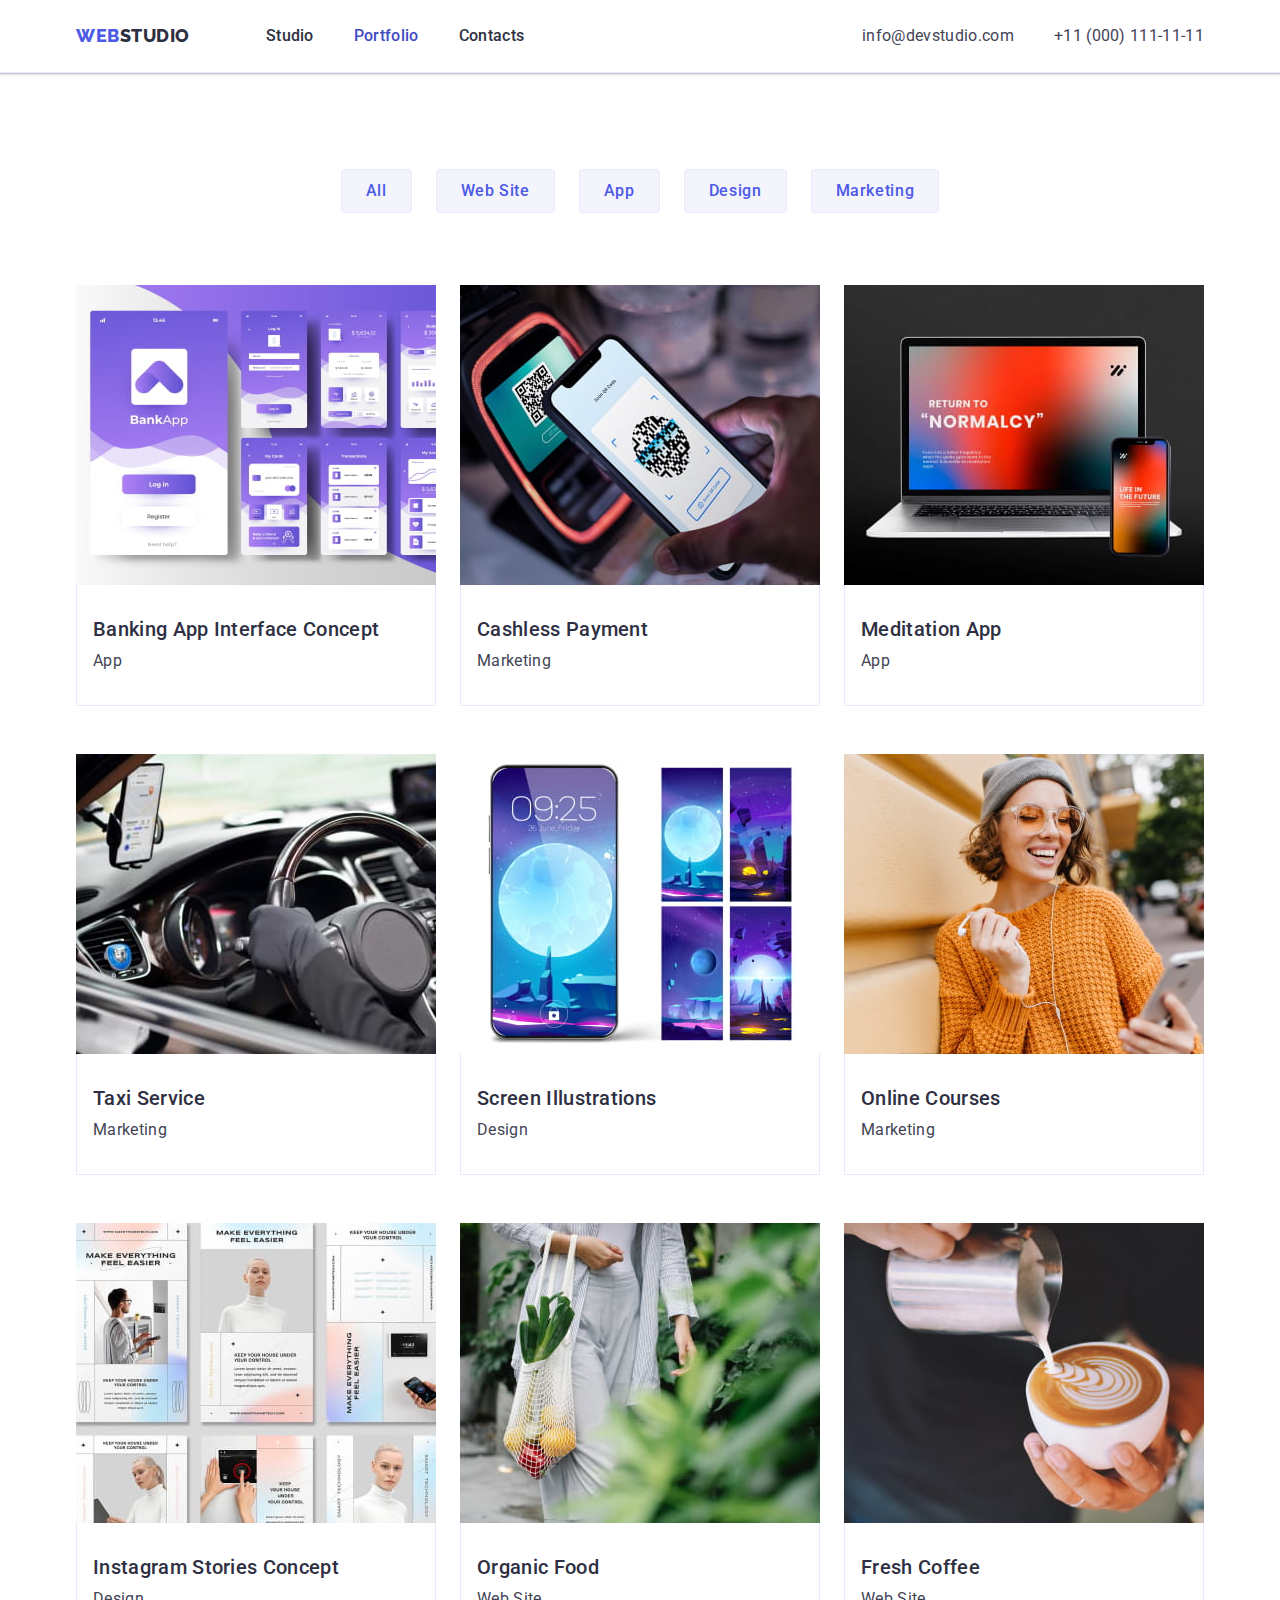
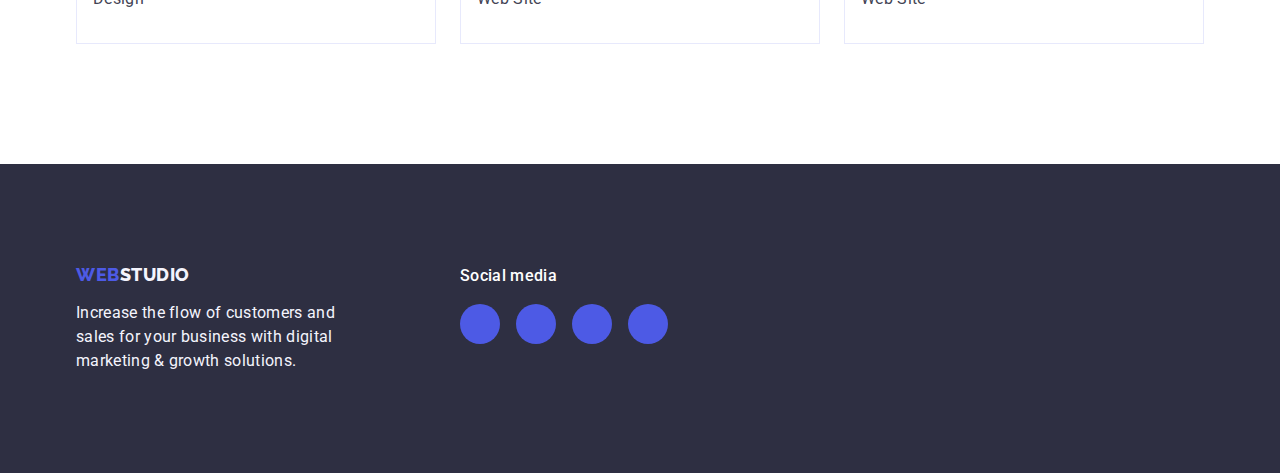
==== commit a6c2d163: "22" ====
--- a/portfolio.html
+++ b/portfolio.html
@@ -271,9 +271,9 @@
               </li>
               <li class="footer-list-items">
                 <a href="" class="link footer-networks" target="_blank" rel="noopener noreferreer">
-                <svg class="icon networks" width="24" height="24">
-                  <use href="./images/icons.svg#facebook"></use>
-                </svg>
+                  <svg class="icon networks" width="24" height="24">
+                    <use href="./images/icons.svg#facebook"></use>
+                  </svg>
                 </a>
               </li>
               <li class="footer-list-items">
--- a/css/styles.css
+++ b/css/styles.css
@@ -62,14 +62,16 @@
 .container-nav {
     display: flex;
     justify-content: space-between;
-    padding-top: 24px;
+    align-items: center;
 }
 .header {
     align-items: center;
     border-bottom: 1px solid var(--cornflower-color);
+    box-shadow: 0px 1px 6px 0px rgba(46, 47, 66, 0.08), 0px 1px 1px 0px rgba(46, 47, 66, 0.16), 0px 2px 1px 0px rgba(46, 47, 66, 0.08);
 }
 .header-page-nav {
     display: flex;
+    align-items: center;
 }
 .logo {
     display: inline-block;
@@ -88,13 +90,14 @@
 .page-nav-list {
     display: flex;
     gap: 40px;
+    position: relative;
 }
 .page-nav-link {
     display: block;
     font-weight: 500; 
+    padding: 24px 0;
     color: var(--navy-blue-color);
-    transition-duration: 250ms;
-    transition-timing-function: cubic-bezier(0.4, 0, 0.2, 1);
+    transition: color 250ms cubic-bezier(0.4, 0, 0.2, 1);
 }
 .page-nav-link:hover,
 .page-nav-link:focus {
@@ -103,13 +106,13 @@
 .nav-line-color {
     color: var(--ocean-color);
 }
-.nav-line::after {
-    display: flex;
-    flex-direction: column;
-    border-bottom: 4px solid var(--ocean-color);
-    border-radius: 2px;
+.page-nav-link::after {
+       position: absolute;
     content: ""; 
-    padding-bottom: 20px;
+    left: 0;
+    bottom: -1px;
+    height: 4px;
+    background-color: var(--ocean-color);
 }
 .contacts {
     font-style: normal;
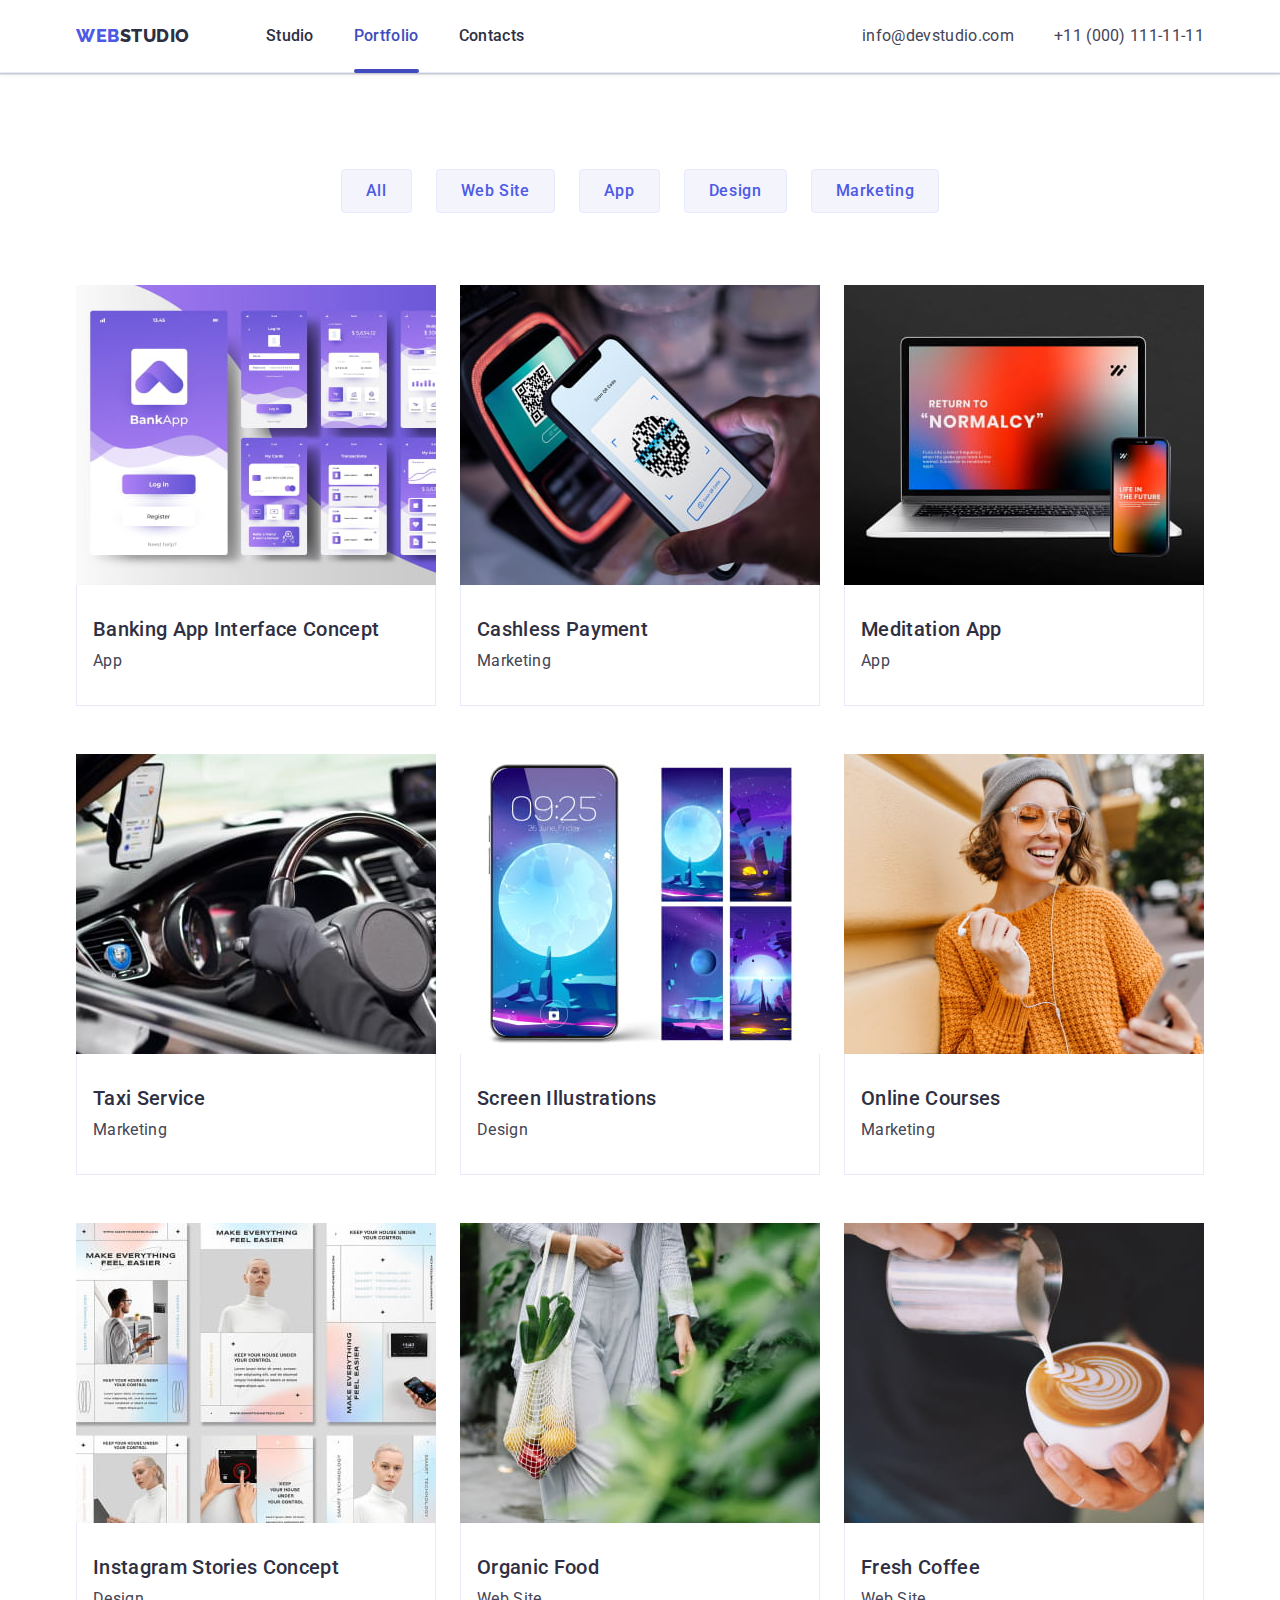
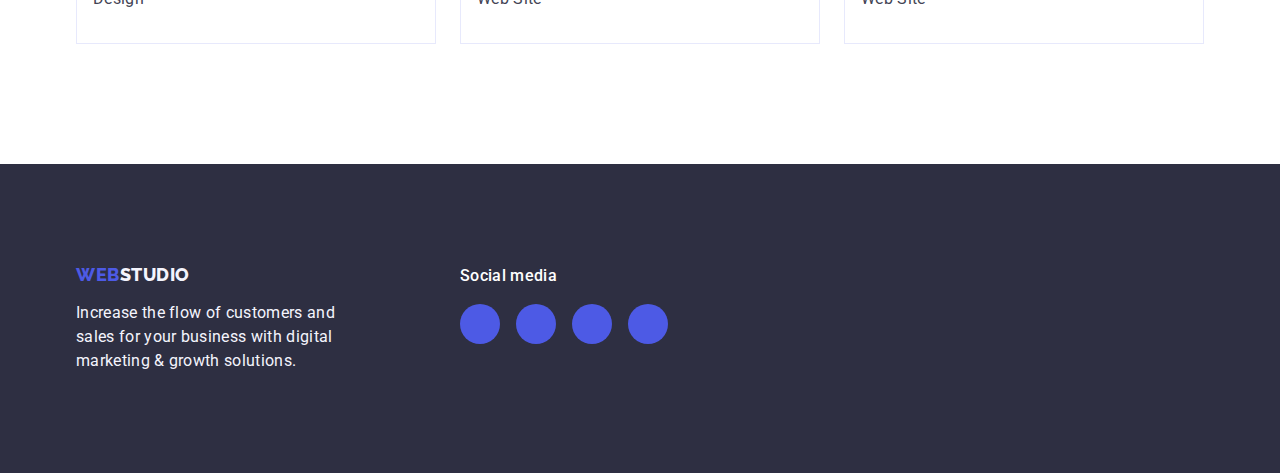
==== commit 32838fb1: "finish" ====
--- a/portfolio.html
+++ b/portfolio.html
@@ -29,7 +29,8 @@
                 </a>
               </li>
               <li class="nav-line">
-                <a class="link page-nav-link" href="./portfolio.html"><span class="nav-line-color">Portfolio</span>
+                <a class="link page-nav-link nav-line-color" href="./portfolio.html">
+                  Portfolio
                 </a>
               </li>
               <li>
--- a/css/styles.css
+++ b/css/styles.css
@@ -104,14 +104,17 @@
     color: var(--ocean-color);
 }
 .nav-line-color {
+    position: relative;
     color: var(--ocean-color);
 }
-.page-nav-link::after {
-       position: absolute;
+.nav-line-color::after {
+    position: absolute;
     content: ""; 
     left: 0;
     bottom: -1px;
     height: 4px;
+    width: 100%;
+    border-radius: 2px;
     background-color: var(--ocean-color);
 }
 .contacts {
@@ -330,7 +333,7 @@
     padding: 16px 32px;
     border-radius: 4px;
     color: var(--light-slate-color);
-    transition: border 250ms cubic-bezier(0.4, 0, 0.2, 1), color 250ms cubic-bezier(0.4, 0, 0.2, 1);
+    transition: border-color 250ms cubic-bezier(0.4, 0, 0.2, 1), color 250ms cubic-bezier(0.4, 0, 0.2, 1);
 } 
 .custormers-svg {
     fill: currentColor;
@@ -493,40 +496,57 @@
 */
 .backdrop {
     position: fixed;
+    top: 0;
+    left: 0;
     width: 100%;
     height: 100%;
     background-color: var(--navy-blue-modal-color);
-    top: 0;
-    left: 0;
     transition: opacity 250ms cubic-bezier(0.4, 0, 0.2, 1) visibility 250ms cubic-bezier(0.4, 0, 0.2, 1);
-}
-.modal-body {
-    min-height: 100px;
-    display: flex;
-    justify-content: center;
-    align-items: center;
-    margin: 80px auto 13px;
-}
-.modal-content {
-    background-color: var(--dairy-color);
-    width: 408px;
-    height: 584px;
-    padding: 24px;
-    position: relative;
-    border-radius: 4px;
-    box-shadow: 0px 2px 1px 0px rgba(0, 0, 0, 0.20), 0px 1px 3px 0px rgba(0, 0, 0, 0.12), 0px 1px 1px 0px rgba(0, 0, 0, 0.14);
-}
-.modal-close {
-    background-color: var(--cloud-color);
-    border-radius: 24px;
-    border: 1px solid rgba(0, 0, 0, 0.10);
-    padding: 8px;
-    position: absolute;
-    top: 24px;
-    right: 24px;
 }
 .is-hidden {
     opacity: 0;
     visibility: hidden;
     pointer-events: none;
+}
+.modal-callback {
+    position: absolute;
+    min-height: 100px;
+    top: 50%;
+    left: 50%;
+    transform: translate(-50%, -50%);
+    width: 408px;
+    height: 584px;
+    background-color: var(--dairy-color);
+    border-radius: 4px;
+    box-shadow: 0px 2px 1px 0px rgba(0, 0, 0, 0.20), 0px 1px 3px 0px rgba(0, 0, 0, 0.12), 0px 1px 1px 0px rgba(0, 0, 0, 0.14);
+    transition: transform 250ms cubic-bezier(0.4, 0, 0.2, 1);
+} 
+.modal-close {
+    position: absolute;
+    top: 24px;
+    right: 24px;
+    width: 24px;
+    height: 24px;
+    display: flex;
+    justify-content: center;
+    align-items: center;
+    background-color: var(--cloud-color);
+    border-radius: 50%;
+    border: 1px solid rgba(0, 0, 0, 0.10);
+    padding: 0;
+    cursor: pointer;
+    transition: background-color 250ms cubic-bezier(0.4, 0, 0.2, 1), border 250ms cubic-bezier(0.4, 0, 0.2, 1);
+}
+.modal-close:hover,
+.modal-close:focus {
+    background-color: var(--ocean-color);
+    fill: var(--white-color);
+    border: none;
+}
+.icon-btn-close {
+    transition: fill 250ms cubic-bezier(0.4, 0, 0.2, 1);
+}
+.icon-btn-close:hover,
+.icon-btn-close:focus {
+    fill: var(--white-color);
 }